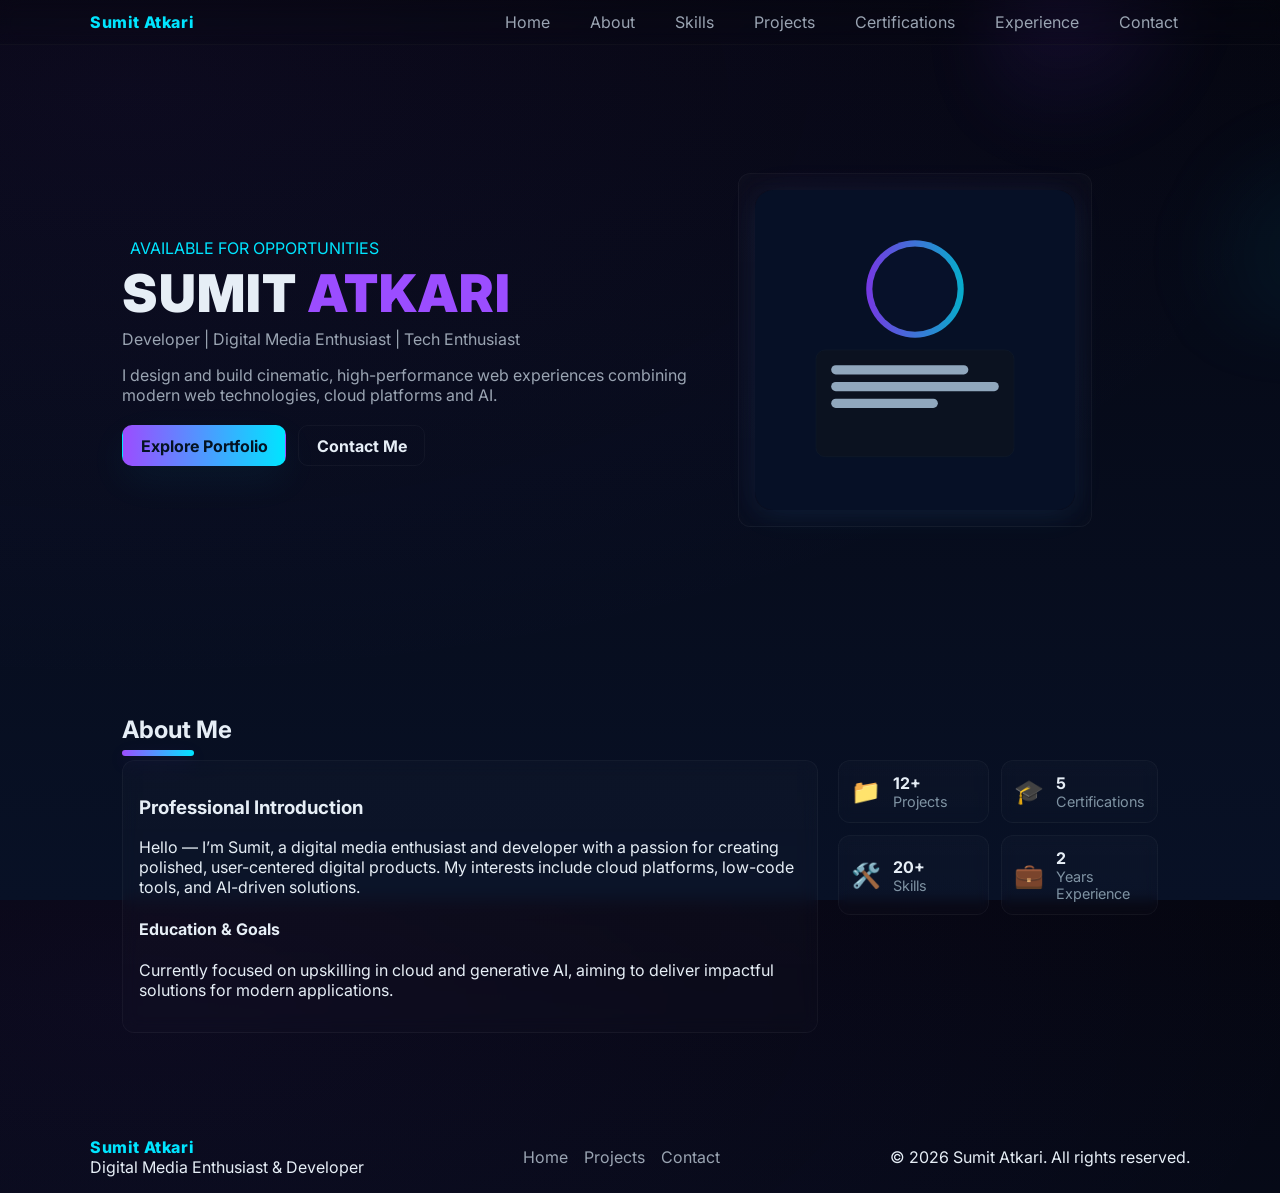
==== index.html @ 8978b8ae "Initial portfolio website" ====
<!doctype html>
<html lang="en">
<head>
  <meta charset="utf-8" />
  <meta name="viewport" content="width=device-width, initial-scale=1" />
  <meta name="description" content="Sumit Atkari — Digital Media Enthusiast, Developer and Tech Enthusiast. Portfolio showcasing projects, skills, certifications and experience." />
  <title>Sumit Atkari — Portfolio</title>
  <link rel="preconnect" href="https://fonts.googleapis.com">
  <link rel="preconnect" href="https://fonts.gstatic.com" crossorigin>
  <link href="https://fonts.googleapis.com/css2?family=Inter:wght@300;400;600;700;800&display=swap" rel="stylesheet">
  <link rel="stylesheet" href="style.css">
</head>
<body>
  <header class="site-header">
    <div class="container header-inner">
      <a class="brand" href="#home">Sumit Atkari</a>
      <nav class="nav" aria-label="Primary">
        <ul class="nav-list" id="navList">
          <li><a href="index.html#home" class="nav-link">Home</a></li>
          <li><a href="about.html" class="nav-link">About</a></li>
          <li><a href="skills.html" class="nav-link">Skills</a></li>
          <li><a href="projects.html" class="nav-link">Projects</a></li>
          <li><a href="certifications.html" class="nav-link">Certifications</a></li>
          <li><a href="experience.html" class="nav-link">Experience</a></li>
          <li><a href="contact.html" class="nav-link">Contact</a></li>
        </ul>
      </nav>
      <button id="navToggle" class="nav-toggle" aria-label="Toggle navigation" aria-expanded="false">☰</button>
    </div>
  </header>
  <div id="loader" class="loader">
    <div class="loader-inner">
      <div class="loader-title">INITIALIZING PORTFOLIO...</div>
      <div class="loader-sub">LOADING SYSTEM...</div>
      <div class="loader-progress"><span></span></div>
      <div class="loader-name">SUMIT ATKARI</div>
    </div>
  </div>

  <div id="bgWrap">
    <canvas id="bgCanvas" aria-hidden="true"></canvas>
    <div id="bgGrid" aria-hidden="true"></div>
  </div>

  <div id="scrollProgress" aria-hidden="true"></div>

  <main>
    <section id="home" class="hero">
      <div class="container hero-grid">
        <div class="hero-content">
          <p class="eyebrow status"><span class="status-dot"></span> AVAILABLE FOR OPPORTUNITIES</p>
          <h1 class="hero-title neon">SUMIT <span class="accent">ATKARI</span></h1>
          <p class="hero-sub neon-sub">Developer | Digital Media Enthusiast | Tech Enthusiast</p>
          <p class="hero-desc">I design and build cinematic, high-performance web experiences combining modern web technologies, cloud platforms and AI.</p>
          <div class="hero-cta">
            <a class="btn btn-primary" href="projects.html">Explore Portfolio</a>
            <a class="btn btn-ghost" href="contact.html">Contact Me</a>
          </div>
        </div>
        <div class="hero-visual" aria-hidden="true">
          <div class="profile-frame card glass">
            <div class="particle-orbit" aria-hidden="true"></div>
            <img src="assets/images/profile.svg" alt="Illustration of Sumit Atkari" class="profile-illustration neon-glow">
          </div>
        </div>
      </div>
    </section>

    <section id="about" class="section about" aria-labelledby="about-heading">
      <div class="container">
        <h2 id="about-heading" class="section-title">About Me</h2>
        <div class="about-grid">
          <div class="about-text card glass">
            <h3>Professional Introduction</h3>
            <p>Hello — I’m Sumit, a digital media enthusiast and developer with a passion for creating polished, user-centered digital products. My interests include cloud platforms, low-code tools, and AI-driven solutions.</p>
            <h4>Education & Goals</h4>
            <p>Currently focused on upskilling in cloud and generative AI, aiming to deliver impactful solutions for modern applications.</p>
          </div>
          <aside class="about-stats">
            <div class="stats-grid">
              <div class="stat card">
                <div class="stat-icon">📁</div>
                <div class="stat-body">
                  <div class="stat-value">12+</div>
                  <div class="stat-label">Projects</div>
                </div>
              </div>
              <div class="stat card">
                <div class="stat-icon">🎓</div>
                <div class="stat-body">
                  <div class="stat-value">5</div>
                  <div class="stat-label">Certifications</div>
                </div>
              </div>
              <div class="stat card">
                <div class="stat-icon">🛠️</div>
                <div class="stat-body">
                  <div class="stat-value">20+</div>
                  <div class="stat-label">Skills</div>
                </div>
              </div>
              <div class="stat card">
                <div class="stat-icon">💼</div>
                <div class="stat-body">
                  <div class="stat-value">2</div>
                  <div class="stat-label">Years Experience</div>
                </div>
              </div>
            </div>
          </aside>
        </div>
      </div>
    </section>
    <!-- Home contains only Hero and About sections; other pages available via nav -->
  </main>

  <footer class="site-footer">
    <div class="container footer-inner">
      <div class="footer-left">
        <div class="brand">Sumit Atkari</div>
        <div class="tagline">Digital Media Enthusiast & Developer</div>
      </div>
      <nav class="footer-nav" aria-label="Footer">
        <a href="#home">Home</a>
        <a href="#projects">Projects</a>
        <a href="#contact">Contact</a>
      </nav>
      <div class="copyright">© <span id="year"></span> Sumit Atkari. All rights reserved.</div>
    </div>
  </footer>

  <script src="script.js"></script>
</body>
</html>
---- style.css ----
:root{
	/* Color system */
	--background: #050610;
	--background-2: #081126;
	--card: rgba(255,255,255,0.03);
	--glass: rgba(255,255,255,0.03);
	--text: #e6eef6;
	--text-secondary: #9aa4b2;
	--primary: #00e5ff; /* cyan */
	--secondary: #9b4dff; /* neon purple */
	--accent: #ff3ca6; /* magenta */
	--muted: #7f93a3;
	--card-border: rgba(255,255,255,0.04);
	--glow: 0 10px 40px rgba(124,58,237,0.12);
}
*{box-sizing:border-box}
html,body{height:100%}
.body-fancy, body{
	margin:0;
	font-family:Inter, system-ui, -apple-system, "Segoe UI", Roboto, 'Helvetica Neue', Arial;
	background: radial-gradient(1200px 600px at 10% 10%, rgba(124,58,237,0.06), transparent), linear-gradient(180deg,var(--background),var(--background-2));
	color:var(--text);
	-webkit-font-smoothing:antialiased;
	-moz-osx-font-smoothing:grayscale;
	scroll-behavior:smooth;
}
.container{max-width:1100px;margin:0 auto;padding:2rem}
.site-header{position:sticky;top:0;backdrop-filter: blur(8px);background:linear-gradient(180deg, rgba(5,6,12,0.3), rgba(5,6,12,0.1));border-bottom:1px solid rgba(255,255,255,0.03);z-index:60}
.header-inner{display:flex;align-items:center;justify-content:space-between;padding:0.75rem 0}
.brand{font-weight:800;color:var(--primary);text-decoration:none;letter-spacing:0.6px}
.nav-list{list-style:none;margin:0;padding:0;display:flex;gap:1rem}
.nav-link{color:var(--text-secondary);text-decoration:none;padding:0.5rem 0.75rem;border-radius:8px;position:relative;overflow:visible}
.nav-link::after{content:'';position:absolute;left:12px;right:12px;bottom:4px;height:2px;border-radius:2px;background:linear-gradient(90deg,var(--secondary),var(--primary));opacity:0;transform:translateY(6px);transition:all 220ms ease}
.nav-link:hover::after{opacity:1;transform:translateY(0)}
.nav-link:hover{color:var(--text);box-shadow:0 6px 30px rgba(0,229,255,0.04)}
.nav-link.active{color:var(--text);}
.nav-toggle{display:none;background:none;border:0;color:var(--text);font-size:1.25rem}

.hero{padding:6rem 0 4rem;position:relative;overflow:visible}
.hero-grid{display:grid;grid-template-columns:1fr 420px;gap:2rem;align-items:center}
.eyebrow{color:var(--primary);margin:0 0 0.25rem;display:flex;align-items:center;gap:0.5rem}
.hero-title{font-size:3.25rem;margin:0 0 0.25rem;font-weight:900;letter-spacing:1px}
.hero-title .accent{color:var(--secondary);}
.hero-sub{color:var(--text-secondary);margin:0 0 1rem}
.hero-desc{margin:0 0 1.25rem;color:var(--text-secondary);max-width:60ch}
.hero-cta{display:flex;gap:0.75rem}
.btn{display:inline-block;padding:0.6rem 1.1rem;border-radius:10px;text-decoration:none;color:var(--text);border:1px solid transparent;font-weight:700}
.btn-primary{background:linear-gradient(90deg,var(--secondary),var(--primary));box-shadow:0 14px 40px rgba(0,229,255,0.06);color:#041323}
.btn-ghost{background:transparent;border:1px solid rgba(255,255,255,0.04);color:var(--text)}
.btn-sm{padding:0.45rem 0.6rem;font-size:0.9rem}
.btn-outline{background:transparent;border:1px solid rgba(255,255,255,0.06)}

.profile-illustration{width:100%;max-width:320px;border-radius:16px;box-shadow:0 18px 60px rgba(0,0,0,0.6);display:block}
.profile-frame{position:relative;padding:8px;border-radius:18px;border:1px solid rgba(255,255,255,0.04);display:inline-block}
.neon-glow{box-shadow:0 8px 30px rgba(0,229,255,0.06), 0 0 34px rgba(155,77,255,0.06)}

/* Floating subtle animation */
.profile-illustration{animation:float 6s ease-in-out infinite}
@keyframes float{0%{transform:translateY(0)}50%{transform:translateY(-6px)}100%{transform:translateY(0)}}

/* Buttons hover */
.btn-primary{transition:transform 220ms ease, box-shadow 220ms ease}
.btn-primary:hover{transform:translateY(-3px);box-shadow:0 14px 34px rgba(7,12,30,0.7)}
.btn-ghost{transition:background 200ms ease, transform 200ms ease}
.btn-ghost:hover{transform:translateY(-2px);background:rgba(255,255,255,0.02)}

/* Card hover lift */
.card{transition:transform 260ms ease, box-shadow 260ms ease}
.card:hover{transform:translateY(-6px);box-shadow:0 18px 40px rgba(2,6,12,0.6)}

/* Accent gradient ribbons for headings */
.section-title{position:relative}
.section-title::after{content:'';position:absolute;left:0;bottom:-12px;width:72px;height:6px;border-radius:6px;background:linear-gradient(90deg,var(--secondary),var(--primary));box-shadow:0 6px 18px rgba(124,58,237,0.12)}

/* Subtle page background shapes */
body::before{content:'';position:fixed;right:-120px;top:-80px;width:420px;height:420px;background:radial-gradient(circle at 20% 20%, rgba(124,58,237,0.12), transparent 30%), radial-gradient(circle at 80% 80%, rgba(6,182,212,0.08), transparent 30%);filter:blur(30px);pointer-events:none;z-index:0}

.section{padding:3.5rem 0}
.section-title{font-size:1.5rem;margin:0 0 1rem}
.card{background:linear-gradient(180deg, rgba(255,255,255,0.02), rgba(255,255,255,0.01));padding:1rem;border-radius:12px;border:1px solid var(--card-border);backdrop-filter: blur(6px)}
.glass{background:linear-gradient(180deg, rgba(255,255,255,0.02), rgba(255,255,255,0.01));backdrop-filter: blur(8px)}

.about-grid{display:grid;grid-template-columns:1fr 320px;gap:1.25rem;align-items:start}
.stats-grid{display:grid;grid-template-columns:1fr 1fr;gap:0.75rem}
.stat{display:flex;gap:0.75rem;align-items:center;padding:0.75rem}
.stat-icon{font-size:1.5rem}
.stat-value{font-weight:700}
.stat-label{color:var(--muted);font-size:0.9rem}

.skills-grid{display:grid;grid-template-columns:repeat(3,1fr);gap:1rem}
.skill-card{padding:1rem;border:1px solid rgba(255,255,255,0.02)}
.skill-bar{height:12px;background:linear-gradient(90deg, rgba(255,255,255,0.03), rgba(255,255,255,0.02));border-radius:8px;overflow:hidden}
.skill-fill{height:100%;width:0;background:linear-gradient(90deg,var(--primary),var(--secondary));box-shadow:0 6px 18px rgba(124,58,237,0.12);transition:width 1200ms cubic-bezier(.2,.9,.2,1)}
.skill-meta{display:flex;justify-content:space-between;align-items:center;margin-top:0.5rem;font-weight:700}
.skill-card{padding:1rem}
.skill-list{margin:0;padding-left:1rem;color:var(--muted)}

.projects-grid{display:grid;grid-template-columns:repeat(3,1fr);gap:1rem}
.project-card{overflow:hidden;transform-style:preserve-3d;transition:transform 280ms ease, box-shadow 280ms ease}
.project-card img{width:100%;border-radius:6px;object-fit:cover;transition:transform 420ms ease}
.project-body{padding:0.75rem}
.project-meta{color:var(--text-secondary);font-size:0.9rem}
.project-actions{display:flex;gap:0.5rem;margin-top:0.5rem}
.project-card:hover{transform:translateY(-8px) rotateX(2deg);box-shadow:0 30px 80px rgba(6,182,212,0.06);}
.project-card:hover img{transform:scale(1.04)}

.cert-grid{display:grid;grid-template-columns:repeat(2,1fr);gap:1rem}
.cert-card{transition:transform 240ms ease, box-shadow 240ms ease}
.cert-card:hover{transform:translateY(-6px);box-shadow:0 20px 60px rgba(155,77,255,0.06)}
.cert-card a{display:inline-block}

.timeline{list-style:none;padding:0;margin:0;display:grid;gap:0.75rem}
.timeline-item{padding:1rem;border-left:2px solid rgba(124,58,237,0.08);position:relative}
.timeline-item::before{content:'';position:absolute;left:-10px;top:18px;width:14px;height:14px;border-radius:50%;background:linear-gradient(90deg,var(--secondary),var(--primary));box-shadow:0 8px 18px rgba(124,58,237,0.12)}
.timeline-date{color:var(--text-secondary);font-size:0.9rem}

.contact-grid{display:grid;grid-template-columns:1fr 320px;gap:1rem}
.contact-form input,.contact-form textarea{width:100%;padding:0.6rem;border-radius:8px;border:1px solid rgba(255,255,255,0.04);background:transparent;color:var(--text);margin-top:0.25rem}
.contact-form input:focus,.contact-form textarea:focus{outline:none;box-shadow:0 0 18px rgba(0,229,255,0.06);border-color:var(--primary)}
.contact-form .btn-primary{width:100%;margin-top:0.75rem}
.contact-form label{display:block;margin-top:0.5rem;color:var(--muted)}
.contact-form input,.contact-form textarea{width:100%;padding:0.6rem;border-radius:8px;border:1px solid rgba(255,255,255,0.04);background:transparent;color:var(--text);margin-top:0.25rem}
.form-message{margin-top:0.5rem;color:var(--accent)}

/* Form validation and success */
.field-error{color:#ff6b9a;font-size:0.9rem;margin-top:0.25rem;min-height:1.1em}
.form-message{margin-top:0.75rem;min-height:1.2em}
.form-message.form-success{color:var(--primary);font-weight:800;letter-spacing:0.6px}
.contact-form input[aria-invalid="true"], .contact-form textarea[aria-invalid="true"]{outline:2px solid rgba(255,59,130,0.12)}

/* Honeypot hidden (keeps field available for bots but hidden visually) */
input[name="bot-field"]{position:absolute;left:-9999px;top:auto;width:1px;height:1px;overflow:hidden}

.footer-inner{display:flex;align-items:center;justify-content:space-between;gap:1rem;padding:1rem 0}
.footer-nav a{color:var(--text-secondary);text-decoration:none;margin-right:0.75rem}

/* Loader */
.loader{position:fixed;inset:0;background:linear-gradient(180deg,rgba(2,2,6,0.95),rgba(2,2,6,0.92));display:flex;align-items:center;justify-content:center;z-index:9999}
.loader-inner{text-align:center;color:var(--text)}
.loader-progress{width:280px;height:8px;border-radius:8px;background:rgba(255,255,255,0.03);overflow:hidden;margin:16px auto}
.loader-progress span{display:block;height:100%;width:0;background:linear-gradient(90deg,var(--secondary),var(--primary));transition:width 900ms ease}
.loader-title{font-weight:800;letter-spacing:2px;margin-bottom:6px}
.loader-name{margin-top:8px;font-weight:800;color:var(--primary)}

/* Background canvas */
#bgWrap{position:fixed;inset:0;pointer-events:none;z-index:0}
#bgCanvas{position:absolute;inset:0;width:100%;height:100%;display:block}
#bgGrid{position:absolute;inset:0;background-image:linear-gradient(rgba(255,255,255,0.01) 1px, transparent 1px), linear-gradient(90deg, rgba(255,255,255,0.01) 1px, transparent 1px);background-size:120px 120px,120px 120px;opacity:0.04}

/* Custom cursor */
.cursor, .cursor-follower{position:fixed;pointer-events:none;z-index:9998;mix-blend-mode:screen}
.cursor{width:10px;height:10px;border-radius:50%;background:linear-gradient(90deg,var(--primary),var(--secondary));box-shadow:0 0 14px rgba(0,229,255,0.6)}
.cursor-follower{width:64px;height:64px;border-radius:50%;background:radial-gradient(circle, rgba(0,229,255,0.06), transparent 40%);transform:translate(-50%,-50%)}

/* Scroll progress */
#scrollProgress{position:fixed;top:0;left:0;height:3px;background:linear-gradient(90deg,var(--primary),var(--secondary));width:0;z-index:9999}

/* Easter egg active */
.easter body::after{content:''}

@media (max-width:1000px){
	.hero-grid{grid-template-columns:1fr 300px}
	.skills-grid{grid-template-columns:repeat(2,1fr)}
	.projects-grid{grid-template-columns:repeat(2,1fr)}
}
@media (max-width:768px){
	.container{padding:1rem}
	.nav-list{display:none}
	.nav-toggle{display:inline-block}
	.hero-grid{grid-template-columns:1fr;gap:1rem}
	.about-grid{grid-template-columns:1fr}
	.contact-grid{grid-template-columns:1fr}
	.skills-grid{grid-template-columns:1fr}
	.projects-grid{grid-template-columns:1fr}
}

/* Responsive tweaks for hero */
@media (max-width:520px){
	.hero-title{font-size:2rem}
}

.nav-open .nav-list{display:flex;position:absolute;left:0;right:0;top:64px;background:linear-gradient(180deg, rgba(12,16,30,0.95), rgba(12,16,30,0.98));padding:1rem;flex-direction:column}

.nav-link.active{background:linear-gradient(90deg, rgba(124,58,237,0.12), rgba(6,182,212,0.06));}
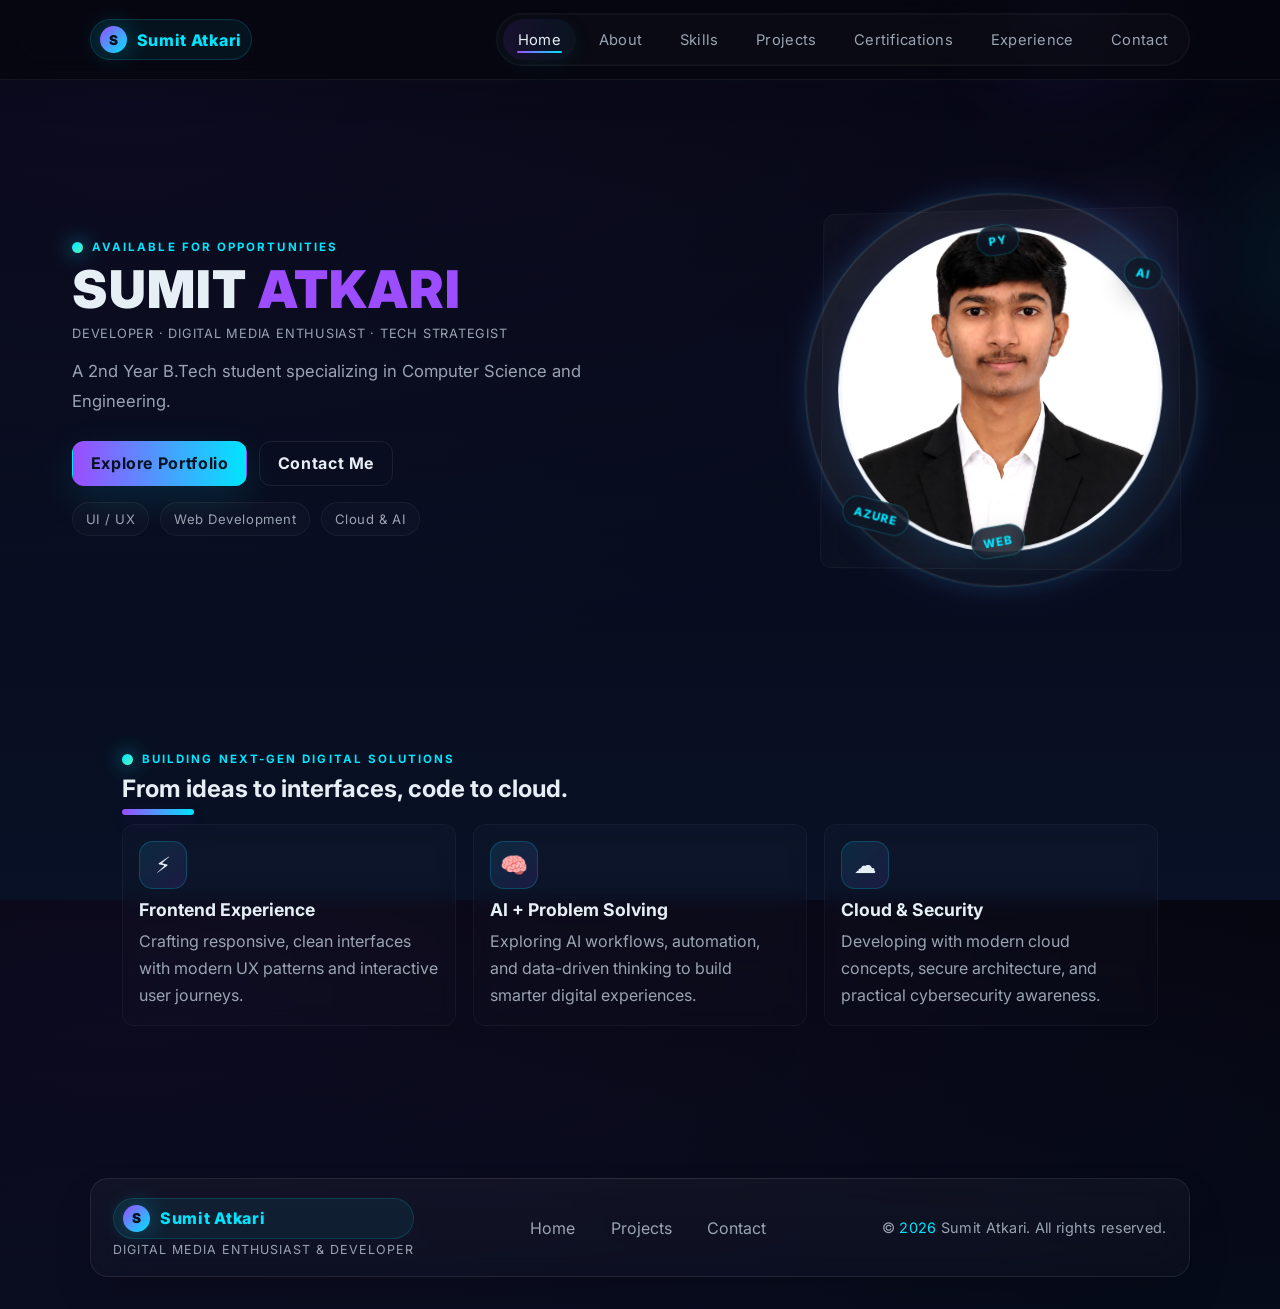
==== commit 4bde82b1: "chore: site updates — hero, about, projects, certificates, Netlify prep" ====
--- a/index.html
+++ b/index.html
@@ -16,7 +16,7 @@
       <a class="brand" href="#home">Sumit Atkari</a>
       <nav class="nav" aria-label="Primary">
         <ul class="nav-list" id="navList">
-          <li><a href="index.html#home" class="nav-link">Home</a></li>
+          <li><a href="index.html#home" class="nav-link active">Home</a></li>
           <li><a href="about.html" class="nav-link">About</a></li>
           <li><a href="skills.html" class="nav-link">Skills</a></li>
           <li><a href="projects.html" class="nav-link">Projects</a></li>
@@ -50,68 +50,61 @@
         <div class="hero-content">
           <p class="eyebrow status"><span class="status-dot"></span> AVAILABLE FOR OPPORTUNITIES</p>
           <h1 class="hero-title neon">SUMIT <span class="accent">ATKARI</span></h1>
-          <p class="hero-sub neon-sub">Developer | Digital Media Enthusiast | Tech Enthusiast</p>
-          <p class="hero-desc">I design and build cinematic, high-performance web experiences combining modern web technologies, cloud platforms and AI.</p>
+          <p class="hero-sub neon-sub">Developer · Digital Media Enthusiast · Tech Strategist</p>
+          <p class="hero-desc">A 2nd Year B.Tech student specializing in Computer Science and Engineering.</p>
           <div class="hero-cta">
             <a class="btn btn-primary" href="projects.html">Explore Portfolio</a>
             <a class="btn btn-ghost" href="contact.html">Contact Me</a>
           </div>
+          <div class="hero-highlights" aria-label="Core expertise">
+            <span>UI / UX</span>
+            <span>Web Development</span>
+            <span>Cloud &amp; AI</span>
+          </div>
         </div>
-        <div class="hero-visual" aria-hidden="true">
+        <div class="hero-visual">
           <div class="profile-frame card glass">
+            <div class="tech-orbit" aria-hidden="true">
+              <span class="tech-badge">PY</span>
+              <span class="tech-badge">AI</span>
+              <span class="tech-badge">AZURE</span>
+              <span class="tech-badge">WEB</span>
+            </div>
             <div class="particle-orbit" aria-hidden="true"></div>
-            <img src="assets/images/profile.svg" alt="Illustration of Sumit Atkari" class="profile-illustration neon-glow">
+            <img src="assets/images/fa99266f-51df-4b13-a971-f67aae73ef15.jpg" alt="Portrait of Sumit Atkari" class="profile-illustration neon-glow">
           </div>
         </div>
       </div>
     </section>
 
-    <section id="about" class="section about" aria-labelledby="about-heading">
+    <section class="section feature-showcase">
       <div class="container">
-        <h2 id="about-heading" class="section-title">About Me</h2>
-        <div class="about-grid">
-          <div class="about-text card glass">
-            <h3>Professional Introduction</h3>
-            <p>Hello — I’m Sumit, a digital media enthusiast and developer with a passion for creating polished, user-centered digital products. My interests include cloud platforms, low-code tools, and AI-driven solutions.</p>
-            <h4>Education & Goals</h4>
-            <p>Currently focused on upskilling in cloud and generative AI, aiming to deliver impactful solutions for modern applications.</p>
-          </div>
-          <aside class="about-stats">
-            <div class="stats-grid">
-              <div class="stat card">
-                <div class="stat-icon">📁</div>
-                <div class="stat-body">
-                  <div class="stat-value">12+</div>
-                  <div class="stat-label">Projects</div>
-                </div>
-              </div>
-              <div class="stat card">
-                <div class="stat-icon">🎓</div>
-                <div class="stat-body">
-                  <div class="stat-value">5</div>
-                  <div class="stat-label">Certifications</div>
-                </div>
-              </div>
-              <div class="stat card">
-                <div class="stat-icon">🛠️</div>
-                <div class="stat-body">
-                  <div class="stat-value">20+</div>
-                  <div class="stat-label">Skills</div>
-                </div>
-              </div>
-              <div class="stat card">
-                <div class="stat-icon">💼</div>
-                <div class="stat-body">
-                  <div class="stat-value">2</div>
-                  <div class="stat-label">Years Experience</div>
-                </div>
-              </div>
-            </div>
-          </aside>
+        <div class="section-heading">
+          <p class="eyebrow status"><span class="status-dot"></span> BUILDING NEXT-GEN DIGITAL SOLUTIONS</p>
+          <h2 class="section-title">From ideas to interfaces, code to cloud.</h2>
+        </div>
+
+        <div class="feature-grid">
+          <article class="feature-card card glass">
+            <div class="feature-icon">⚡</div>
+            <h3>Frontend Experience</h3>
+            <p>Crafting responsive, clean interfaces with modern UX patterns and interactive user journeys.</p>
+          </article>
+
+          <article class="feature-card card glass">
+            <div class="feature-icon">🧠</div>
+            <h3>AI + Problem Solving</h3>
+            <p>Exploring AI workflows, automation, and data-driven thinking to build smarter digital experiences.</p>
+          </article>
+
+          <article class="feature-card card glass">
+            <div class="feature-icon">☁️</div>
+            <h3>Cloud & Security</h3>
+            <p>Developing with modern cloud concepts, secure architecture, and practical cybersecurity awareness.</p>
+          </article>
         </div>
       </div>
     </section>
-    <!-- Home contains only Hero and About sections; other pages available via nav -->
   </main>
 
   <footer class="site-footer">
@@ -121,9 +114,9 @@
         <div class="tagline">Digital Media Enthusiast & Developer</div>
       </div>
       <nav class="footer-nav" aria-label="Footer">
-        <a href="#home">Home</a>
-        <a href="#projects">Projects</a>
-        <a href="#contact">Contact</a>
+        <a href="index.html">Home</a>
+        <a href="projects.html">Projects</a>
+        <a href="contact.html">Contact</a>
       </nav>
       <div class="copyright">© <span id="year"></span> Sumit Atkari. All rights reserved.</div>
     </div>
--- a/style.css
+++ b/style.css
@@ -25,38 +25,68 @@
 	scroll-behavior:smooth;
 }
 .container{max-width:1100px;margin:0 auto;padding:2rem}
-.site-header{position:sticky;top:0;backdrop-filter: blur(8px);background:linear-gradient(180deg, rgba(5,6,12,0.3), rgba(5,6,12,0.1));border-bottom:1px solid rgba(255,255,255,0.03);z-index:60}
-.header-inner{display:flex;align-items:center;justify-content:space-between;padding:0.75rem 0}
-.brand{font-weight:800;color:var(--primary);text-decoration:none;letter-spacing:0.6px}
-.nav-list{list-style:none;margin:0;padding:0;display:flex;gap:1rem}
-.nav-link{color:var(--text-secondary);text-decoration:none;padding:0.5rem 0.75rem;border-radius:8px;position:relative;overflow:visible}
-.nav-link::after{content:'';position:absolute;left:12px;right:12px;bottom:4px;height:2px;border-radius:2px;background:linear-gradient(90deg,var(--secondary),var(--primary));opacity:0;transform:translateY(6px);transition:all 220ms ease}
-.nav-link:hover::after{opacity:1;transform:translateY(0)}
-.nav-link:hover{color:var(--text);box-shadow:0 6px 30px rgba(0,229,255,0.04)}
-.nav-link.active{color:var(--text);}
+.site-header{position:sticky;top:0;backdrop-filter: blur(18px);background:rgba(5,6,12,0.68);border-bottom:1px solid rgba(255,255,255,0.06);box-shadow:0 10px 30px rgba(6,10,24,0.28);z-index:60}
+.header-inner{display:flex;align-items:center;justify-content:space-between;padding:0.8rem 0;gap:1rem}
+.brand{font-weight:800;color:var(--primary);text-decoration:none;letter-spacing:0.7px;display:inline-flex;align-items:center;gap:0.6rem;position:relative;padding:0.35rem 0.55rem;border-radius:999px;background:rgba(0,229,255,0.06);border:1px solid rgba(0,229,255,0.16)}
+.brand::before{content:'S';display:grid;place-items:center;width:1.7rem;height:1.7rem;border-radius:50%;background:linear-gradient(135deg,var(--secondary),var(--primary));color:#07111d;font-weight:900;font-size:0.85rem;box-shadow:0 0 24px rgba(0,229,255,0.3)}
+.nav-list{list-style:none;margin:0;padding:0;display:flex;align-items:center;justify-content:center;gap:0.45rem;background:rgba(255,255,255,0.02);padding:0.35rem;border:1px solid rgba(255,255,255,0.04);border-radius:999px;box-shadow:inset 0 0 0 1px rgba(255,255,255,0.02);flex-wrap:nowrap;white-space:nowrap}
+.nav-list li{flex-shrink:0}
+.nav-link{color:var(--text-secondary);text-decoration:none;padding:0.7rem 0.95rem;border-radius:999px;position:relative;overflow:visible;letter-spacing:0.02em;font-size:0.92rem;transition:all 220ms ease;flex-shrink:0;display:inline-flex;align-items:center;justify-content:center}
+.nav-link::after{content:'';position:absolute;left:14px;right:14px;bottom:7px;height:2px;border-radius:2px;background:linear-gradient(90deg,var(--secondary),var(--primary));opacity:0;transform:translateY(6px);transition:all 220ms ease}
+.nav-link:hover::after,.nav-link.active::after{opacity:1;transform:translateY(0)}
+.nav-link:hover,.nav-link.active{color:var(--text);background:rgba(255,255,255,0.03);box-shadow:0 6px 24px rgba(0,229,255,0.05)}
 .nav-toggle{display:none;background:none;border:0;color:var(--text);font-size:1.25rem}
 
 .hero{padding:6rem 0 4rem;position:relative;overflow:visible}
-.hero-grid{display:grid;grid-template-columns:1fr 420px;gap:2rem;align-items:center}
-.eyebrow{color:var(--primary);margin:0 0 0.25rem;display:flex;align-items:center;gap:0.5rem}
-.hero-title{font-size:3.25rem;margin:0 0 0.25rem;font-weight:900;letter-spacing:1px}
+.hero-grid{display:grid;grid-template-columns:minmax(0,1fr) 420px;gap:2rem;align-items:center;max-width:1200px;margin:0 auto}
+.eyebrow{color:var(--primary);margin:0 0 0.5rem;display:flex;align-items:center;gap:0.55rem;letter-spacing:0.18em;text-transform:uppercase;font-size:0.72rem;font-weight:700}
+.status-dot{width:0.7rem;height:0.7rem;border-radius:50%;background:linear-gradient(135deg,var(--primary),#5af3bf);box-shadow:0 0 20px rgba(0,229,255,0.8);display:inline-block}
+.hero-title{font-size:3.25rem;margin:0 0 0.5rem;font-weight:900;letter-spacing:1px;line-height:1.08}
 .hero-title .accent{color:var(--secondary);}
-.hero-sub{color:var(--text-secondary);margin:0 0 1rem}
-.hero-desc{margin:0 0 1.25rem;color:var(--text-secondary);max-width:60ch}
-.hero-cta{display:flex;gap:0.75rem}
-.btn{display:inline-block;padding:0.6rem 1.1rem;border-radius:10px;text-decoration:none;color:var(--text);border:1px solid transparent;font-weight:700}
-.btn-primary{background:linear-gradient(90deg,var(--secondary),var(--primary));box-shadow:0 14px 40px rgba(0,229,255,0.06);color:#041323}
-.btn-ghost{background:transparent;border:1px solid rgba(255,255,255,0.04);color:var(--text)}
+.hero-sub{color:var(--text-secondary);margin:0 0 1rem;letter-spacing:0.06em;text-transform:uppercase;font-size:0.8rem}
+.hero-desc{margin:0 0 1.5rem;color:var(--text-secondary);max-width:60ch;font-size:1.04rem;line-height:1.8}
+.hero-cta{display:flex;gap:0.75rem;flex-wrap:wrap;margin-bottom:1rem}
+.hero-highlights{display:flex;flex-wrap:wrap;gap:0.7rem}
+.hero-highlights span{padding:0.52rem 0.8rem;border-radius:999px;background:rgba(255,255,255,0.02);border:1px solid rgba(255,255,255,0.05);color:var(--text-secondary);font-size:0.82rem;letter-spacing:0.04em}
+.btn{display:inline-block;padding:0.7rem 1.1rem;border-radius:12px;text-decoration:none;color:var(--text);border:1px solid transparent;font-weight:700;letter-spacing:0.04em}
+.btn-primary{background:linear-gradient(90deg,var(--secondary),var(--primary));box-shadow:0 14px 40px rgba(0,229,255,0.12);color:#041323}
+.btn-ghost{background:transparent;border:1px solid rgba(255,255,255,0.08);color:var(--text)}
 .btn-sm{padding:0.45rem 0.6rem;font-size:0.9rem}
 .btn-outline{background:transparent;border:1px solid rgba(255,255,255,0.06)}
 
-.profile-illustration{width:100%;max-width:320px;border-radius:16px;box-shadow:0 18px 60px rgba(0,0,0,0.6);display:block}
-.profile-frame{position:relative;padding:8px;border-radius:18px;border:1px solid rgba(255,255,255,0.04);display:inline-block}
-.neon-glow{box-shadow:0 8px 30px rgba(0,229,255,0.06), 0 0 34px rgba(155,77,255,0.06)}
-
-/* Floating subtle animation */
-.profile-illustration{animation:float 6s ease-in-out infinite}
-@keyframes float{0%{transform:translateY(0)}50%{transform:translateY(-6px)}100%{transform:translateY(0)}}
+.hero-visual{display:flex;justify-content:center;align-items:center;width:100%;perspective:1200px;position:relative}
+.profile-frame{position:relative;isolation:isolate;padding:0;border-radius:50%;width:min(100%, 360px);aspect-ratio:1/1;display:flex;align-items:center;justify-content:center;overflow:visible;transform:rotateX(4deg) rotateY(-6deg);animation:frameFloat 7s ease-in-out infinite;background:transparent;border:none;box-shadow:none}
+.profile-frame::before{content:'';position:absolute;inset:-18px;border-radius:50%;border:1px solid rgba(255,255,255,0.12);background:linear-gradient(135deg, rgba(255,255,255,0.06), rgba(255,255,255,0.015));backdrop-filter:blur(10px);-webkit-backdrop-filter:blur(10px);box-shadow:inset 0 0 0 1px rgba(255,255,255,0.03),0 0 0 1px rgba(0,229,255,0.08),0 0 26px rgba(0,229,255,0.12),0 0 38px rgba(155,77,255,0.1);animation:haloPulse 6s ease-in-out infinite;z-index:0}
+.profile-frame::after{content:'';position:absolute;right:-14%;top:-14%;width:210px;height:210px;border-radius:50%;background:radial-gradient(circle, rgba(0,229,255,0.18), rgba(155,77,255,0.08) 28%, transparent 64%);filter:blur(24px);pointer-events:none;animation:orbDrift 8s ease-in-out infinite;z-index:0}
+.particle-orbit{position:absolute;inset:10%;border-radius:50%;border:1px solid rgba(255,255,255,0.05);background:radial-gradient(circle, rgba(0,229,255,0.04), transparent 58%);box-shadow:inset 0 0 30px rgba(0,229,255,0.03);z-index:0}
+.particle-orbit::before,.particle-orbit::after{content:'';position:absolute;inset:8% 8%;border-radius:50%;border:1px solid rgba(255,255,255,0.04);background:linear-gradient(90deg, transparent, rgba(0,229,255,0.12), transparent);}
+.particle-orbit::after{inset:16% 16%;border-color:rgba(155,77,255,0.08)}
+.profile-illustration{position:relative;z-index:1;width:100%;height:100%;object-fit:cover;object-position:center center;border-radius:50%;border:4px solid rgba(255,255,255,0.06);box-shadow:inset 0 0 0 1px rgba(0,229,255,0.14),0 18px 60px rgba(0,0,0,0.7),0 0 0 1px rgba(255,255,255,0.02);display:block;background:linear-gradient(180deg,#ebedf0,#dfe3ea);filter:saturate(1.08) contrast(1.1) brightness(1.02);animation:photoFloat 6s ease-in-out infinite}
+.neon-glow{box-shadow:0 10px 30px rgba(0,229,255,0.08), 0 0 30px rgba(155,77,255,0.08)}
+
+.tech-orbit{position:absolute;inset:0;pointer-events:none;z-index:2}
+.tech-badge{position:absolute;display:inline-flex;align-items:center;justify-content:center;padding:0.48rem 0.7rem;border-radius:999px;background:rgba(10,18,32,0.82);border:1px solid rgba(0,229,255,0.22);color:var(--primary);font-size:0.72rem;font-weight:800;letter-spacing:0.08em;text-transform:uppercase;box-shadow:0 10px 24px rgba(0,0,0,0.22);backdrop-filter:blur(8px)}
+.tech-badge:nth-child(1){top:4%;left:50%;transform:translateX(-50%) rotate(-8deg)}
+.tech-badge:nth-child(2){top:14%;right:4%;transform:rotate(12deg)}
+.tech-badge:nth-child(3){bottom:10%;left:6%;transform:rotate(14deg)}
+.tech-badge:nth-child(4){bottom:3%;right:50%;transform:translateX(50%) rotate(-10deg)}
+
+.feature-showcase{padding-top:0.5rem}
+.section-heading{margin-bottom:1.3rem}
+.feature-grid{display:grid;grid-template-columns:repeat(3, minmax(0,1fr));gap:1.1rem}
+.feature-card{padding:1.1rem;min-height:180px}
+.feature-card h3{margin:0.6rem 0 0.5rem;font-size:1.1rem}
+.feature-card p{margin:0;color:var(--text-secondary);line-height:1.7}
+.feature-icon{width:3rem;height:3rem;display:grid;place-items:center;border-radius:14px;background:linear-gradient(135deg, rgba(0,229,255,0.1), rgba(155,77,255,0.12));border:1px solid rgba(0,229,255,0.2);font-size:1.4rem}
+
+@media (max-width:1000px){
+  .feature-grid{grid-template-columns:1fr}
+}
+
+@keyframes photoFloat{0%{transform:translateY(0) scale(1)}50%{transform:translateY(-8px) scale(1.015)}100%{transform:translateY(0) scale(1)}}
+@keyframes frameFloat{0%,100%{transform:translateY(0) rotateX(4deg) rotateY(-6deg)}50%{transform:translateY(-10px) rotateX(2deg) rotateY(-3deg)}}
+@keyframes haloPulse{0%,100%{transform:scale(0.98);box-shadow:inset 0 0 0 1px rgba(255,255,255,0.04),0 0 0 1px rgba(0,229,255,0.08),0 0 18px rgba(0,229,255,0.08)}50%{transform:scale(1.03);box-shadow:inset 0 0 0 1px rgba(255,255,255,0.06),0 0 0 1px rgba(0,229,255,0.12),0 0 32px rgba(155,77,255,0.12)}}
+@keyframes orbDrift{0%,100%{transform:translate3d(0,0,0) scale(1)}50%{transform:translate3d(-8px,12px,0) scale(1.08)}}
 
 /* Buttons hover */
 .btn-primary{transition:transform 220ms ease, box-shadow 220ms ease}
@@ -81,46 +111,135 @@
 .glass{background:linear-gradient(180deg, rgba(255,255,255,0.02), rgba(255,255,255,0.01));backdrop-filter: blur(8px)}
 
 .about-grid{display:grid;grid-template-columns:1fr 320px;gap:1.25rem;align-items:start}
-.stats-grid{display:grid;grid-template-columns:1fr 1fr;gap:0.75rem}
-.stat{display:flex;gap:0.75rem;align-items:center;padding:0.75rem}
+.about-hero{padding-top:4rem}
+.about-shell{display:grid;grid-template-columns:1.5fr 0.9fr;gap:1.2rem;align-items:stretch;margin-bottom:1.5rem}
+.about-panel,.about-spotlight,.story-card,.stat{position:relative;overflow:hidden}
+.about-panel,.about-spotlight,.story-card{padding:1.4rem 1.3rem;border-radius:20px;border:1px solid rgba(255,255,255,0.07);box-shadow:0 18px 42px rgba(2,6,12,0.26)}
+.about-panel::before,.about-spotlight::before,.story-card::before,.stat::before{content:'';position:absolute;inset:0 auto auto 0;width:100%;height:3px;background:linear-gradient(90deg,var(--secondary),var(--primary),var(--accent));opacity:0.9}
+.about-panel h1{margin:0 0 0.75rem;max-width:16ch}
+.about-panel p{color:var(--text-secondary);line-height:1.8;margin:0 0 0.9rem}
+.about-tags{display:flex;flex-wrap:wrap;gap:0.6rem;margin-top:1rem}
+.about-tags span{padding:0.52rem 0.8rem;border-radius:999px;background:rgba(255,255,255,0.02);border:1px solid rgba(255,255,255,0.05);color:var(--primary);font-size:0.72rem;font-weight:700;letter-spacing:0.08em;text-transform:uppercase}
+.spotlight-header{display:flex;align-items:center;justify-content:space-between;gap:0.8rem;margin-bottom:1rem}
+.spotlight-label{color:var(--primary);font-size:0.76rem;letter-spacing:0.12em;text-transform:uppercase;font-weight:800}
+.spotlight-pill{padding:0.38rem 0.6rem;border-radius:999px;background:rgba(0,229,255,0.1);border:1px solid rgba(0,229,255,0.2);color:var(--text);font-size:0.7rem;letter-spacing:0.04em}
+.info-list{display:grid;gap:0.8rem}
+.info-list div{display:flex;justify-content:space-between;gap:0.8rem;padding:0.7rem 0.8rem;border-radius:12px;background:rgba(255,255,255,0.02);border:1px solid rgba(255,255,255,0.04)}
+.info-list strong{display:block;color:var(--text);font-size:0.8rem;letter-spacing:0.08em;text-transform:uppercase}
+.info-list span{color:var(--text-secondary);font-size:0.92rem;text-align:right}
+.about-bottom-grid{display:grid;grid-template-columns:repeat(2, minmax(0,1fr));gap:1rem;margin-bottom:1.25rem}
+.story-card h3{margin:0 0 0.5rem;font-size:1.15rem}
+.story-card p{margin:0;color:var(--text-secondary);line-height:1.8}
+.stats-grid{display:grid;grid-template-columns:repeat(4, minmax(0,1fr));gap:0.75rem}
+.stat{display:flex;gap:0.75rem;align-items:center;padding:0.9rem 0.8rem;border-radius:18px;border:1px solid rgba(255,255,255,0.06);background:linear-gradient(180deg, rgba(255,255,255,0.02), rgba(255,255,255,0.01));box-shadow:0 14px 28px rgba(2,6,12,0.18)}
 .stat-icon{font-size:1.5rem}
+.stat-body{display:flex;flex-direction:column;gap:0.15rem}
 .stat-value{font-weight:700}
 .stat-label{color:var(--muted);font-size:0.9rem}
 
-.skills-grid{display:grid;grid-template-columns:repeat(3,1fr);gap:1rem}
-.skill-card{padding:1rem;border:1px solid rgba(255,255,255,0.02)}
-.skill-bar{height:12px;background:linear-gradient(90deg, rgba(255,255,255,0.03), rgba(255,255,255,0.02));border-radius:8px;overflow:hidden}
-.skill-fill{height:100%;width:0;background:linear-gradient(90deg,var(--primary),var(--secondary));box-shadow:0 6px 18px rgba(124,58,237,0.12);transition:width 1200ms cubic-bezier(.2,.9,.2,1)}
-.skill-meta{display:flex;justify-content:space-between;align-items:center;margin-top:0.5rem;font-weight:700}
-.skill-card{padding:1rem}
-.skill-list{margin:0;padding-left:1rem;color:var(--muted)}
+@media (max-width:900px){
+	.about-shell,.about-bottom-grid,.stats-grid{grid-template-columns:1fr}
+}
+
+.skills-grid{display:grid;grid-template-columns:repeat(3,1fr);gap:1.2rem}
+.skill-card{
+    position:relative;display:flex;flex-direction:column;gap:0.9rem;
+    padding:1.2rem 1.1rem 1rem;border:1px solid rgba(255,255,255,0.06);
+    border-radius:18px;background:linear-gradient(180deg, rgba(14,22,34,0.96), rgba(10,16,30,0.92));
+    box-shadow:0 18px 45px rgba(2,6,12,0.34);overflow:hidden;
+    transition:transform 240ms ease, box-shadow 240ms ease, border-color 240ms ease
+}
+.skill-card::before{content:'';position:absolute;inset:0 auto auto 0;width:100%;height:4px;background:linear-gradient(90deg,var(--secondary),var(--primary),var(--accent));opacity:0.9}
+.skill-card:hover{transform:translateY(-8px);box-shadow:0 26px 60px rgba(122,90,255,0.18);border-color:rgba(0,229,255,0.2)}
+.skill-card h3{margin:0;font-size:1.06rem;letter-spacing:0.02em}
+.skill-card .muted{margin:0;color:var(--text-secondary);line-height:1.6}
+.skill-bar{height:12px;background:linear-gradient(90deg, rgba(255,255,255,0.03), rgba(255,255,255,0.02));border-radius:999px;overflow:hidden;border:1px solid rgba(255,255,255,0.04)}
+.skill-fill{height:100%;width:0;background:linear-gradient(90deg,var(--primary),var(--secondary),var(--accent));box-shadow:0 6px 18px rgba(124,58,237,0.2);transition:width 1200ms cubic-bezier(.2,.9,.2,1)}
+.skill-meta{display:flex;justify-content:space-between;align-items:center;margin-top:0.2rem;font-weight:700;font-size:0.82rem;letter-spacing:0.04em;color:var(--text)}
+.skill-list{list-style:none;margin:0;padding:0;display:grid;gap:0.45rem}
+.skill-list li{position:relative;padding-left:1rem;color:var(--text-secondary);line-height:1.55;font-size:0.92rem}
+.skill-list li::before{content:'•';position:absolute;left:0;color:var(--primary);font-size:1.1rem;line-height:1.4}
 
 .projects-grid{display:grid;grid-template-columns:repeat(3,1fr);gap:1rem}
+.project-feature{display:grid;grid-template-columns:1.25fr 1fr;gap:0;overflow:hidden;border:1px solid rgba(255,255,255,0.06);background:linear-gradient(180deg, rgba(14,22,34,0.96), rgba(10,16,30,0.92));box-shadow:0 28px 70px rgba(0,0,0,0.22);}
+.project-feature-media{min-height:360px;background:linear-gradient(135deg, rgba(0,229,255,0.06), rgba(155,77,255,0.06));}
+.project-feature-media img{display:block;width:100%;height:100%;object-fit:cover;filter:saturate(1.04) contrast(1.08)}
+.project-feature-body{padding:2rem 1.5rem;display:flex;flex-direction:column;justify-content:center}
+.project-kicker{display:inline-block;width:max-content;padding:0.42rem 0.7rem;border-radius:999px;background:rgba(0,229,255,0.12);border:1px solid rgba(0,229,255,0.18);color:var(--primary);font-size:0.7rem;font-weight:800;letter-spacing:0.08em;text-transform:uppercase;margin-bottom:0.95rem}
+.project-body{padding:0.75rem}
+.project-meta{color:var(--text-secondary);font-size:0.9rem}
+.project-actions{display:flex;gap:0.5rem;margin-top:0.9rem;flex-wrap:wrap}
 .project-card{overflow:hidden;transform-style:preserve-3d;transition:transform 280ms ease, box-shadow 280ms ease}
 .project-card img{width:100%;border-radius:6px;object-fit:cover;transition:transform 420ms ease}
-.project-body{padding:0.75rem}
-.project-meta{color:var(--text-secondary);font-size:0.9rem}
-.project-actions{display:flex;gap:0.5rem;margin-top:0.5rem}
 .project-card:hover{transform:translateY(-8px) rotateX(2deg);box-shadow:0 30px 80px rgba(6,182,212,0.06);}
 .project-card:hover img{transform:scale(1.04)}
 
-.cert-grid{display:grid;grid-template-columns:repeat(2,1fr);gap:1rem}
-.cert-card{transition:transform 240ms ease, box-shadow 240ms ease}
-.cert-card:hover{transform:translateY(-6px);box-shadow:0 20px 60px rgba(155,77,255,0.06)}
-.cert-card a{display:inline-block}
+@media (max-width:820px){
+	.project-feature{grid-template-columns:1fr}
+	.project-feature-media{min-height:260px}
+	.project-feature-body{padding:1.3rem 1rem 1.4rem}
+}
+
+.cert-grid{display:grid;grid-template-columns:repeat(2,1fr);gap:1.2rem}
+.cert-card{
+    position:relative;display:flex;flex-direction:column;gap:0.85rem;
+    padding:1.1rem 1.1rem 1rem;border:1px solid rgba(255,255,255,0.06);
+    border-radius:18px;background:linear-gradient(180deg, rgba(14,22,34,0.96), rgba(10,16,30,0.92));
+    overflow:hidden;box-shadow:0 18px 45px rgba(2,6,12,0.38);
+    transition:transform 240ms ease, box-shadow 240ms ease, border-color 240ms ease}
+.cert-card::before{content:'';position:absolute;inset:0 auto auto 0;width:100%;height:4px;background:linear-gradient(90deg,var(--secondary),var(--primary),var(--accent));opacity:0.9}
+.cert-card:hover{transform:translateY(-8px);box-shadow:0 26px 60px rgba(122,90,255,0.18);border-color:rgba(0,229,255,0.2)}
+.cert-card h3{margin:0.2rem 0 0.1rem;font-size:1.05rem;line-height:1.45;color:var(--text)}
+.cert-card a{display:inline-block;margin-top:auto}
+.cert-card-head{display:flex;align-items:center;justify-content:space-between;gap:0.7rem;margin-bottom:0.1rem}
+.cert-badge{display:inline-flex;align-items:center;padding:0.35rem 0.65rem;border-radius:999px;background:rgba(0,229,255,0.12);border:1px solid rgba(0,229,255,0.2);color:var(--primary);font-size:0.71rem;font-weight:800;letter-spacing:0.06em;text-transform:uppercase}
+.cert-year{color:var(--text-secondary);font-size:0.8rem;font-weight:700}
+.cert-meta{margin:0;color:var(--muted);font-size:0.82rem;line-height:1.5}
+.cert-desc{margin:0;color:var(--text-secondary);line-height:1.65;font-size:0.92rem}
+.cert-view{background:linear-gradient(90deg, rgba(0,229,255,0.12), rgba(155,77,255,0.16));border:1px solid rgba(0,229,255,0.2);color:var(--text);box-shadow:inset 0 1px 0 rgba(255,255,255,0.04)}
+.cert-view:hover{background:linear-gradient(90deg, rgba(0,229,255,0.2), rgba(155,77,255,0.2));}
 
 .timeline{list-style:none;padding:0;margin:0;display:grid;gap:0.75rem}
 .timeline-item{padding:1rem;border-left:2px solid rgba(124,58,237,0.08);position:relative}
 .timeline-item::before{content:'';position:absolute;left:-10px;top:18px;width:14px;height:14px;border-radius:50%;background:linear-gradient(90deg,var(--secondary),var(--primary));box-shadow:0 8px 18px rgba(124,58,237,0.12)}
 .timeline-date{color:var(--text-secondary);font-size:0.9rem}
 
-.contact-grid{display:grid;grid-template-columns:1fr 320px;gap:1rem}
-.contact-form input,.contact-form textarea{width:100%;padding:0.6rem;border-radius:8px;border:1px solid rgba(255,255,255,0.04);background:transparent;color:var(--text);margin-top:0.25rem}
-.contact-form input:focus,.contact-form textarea:focus{outline:none;box-shadow:0 0 18px rgba(0,229,255,0.06);border-color:var(--primary)}
-.contact-form .btn-primary{width:100%;margin-top:0.75rem}
-.contact-form label{display:block;margin-top:0.5rem;color:var(--muted)}
-.contact-form input,.contact-form textarea{width:100%;padding:0.6rem;border-radius:8px;border:1px solid rgba(255,255,255,0.04);background:transparent;color:var(--text);margin-top:0.25rem}
+.experience-layout{display:grid;grid-template-columns:380px 1fr;gap:1.2rem;align-items:start}
+.experience-visual{padding:0.8rem;overflow:hidden}
+.experience-visual img{display:block;width:100%;height:100%;min-height:300px;object-fit:cover;border-radius:14px;border:1px solid rgba(255,255,255,0.06);box-shadow:0 18px 40px rgba(0,0,0,0.35)}
+.experience-info{padding:1.2rem 1.1rem;display:grid;gap:1rem}
+.experience-info h3{margin:0.1rem 0 0;font-size:1.5rem}
+.experience-group{padding-top:0.25rem;border-top:1px solid rgba(255,255,255,0.07)}
+.experience-group h4{margin:0 0 0.6rem;color:var(--primary);font-size:0.86rem;letter-spacing:0.08em;text-transform:uppercase}
+.experience-list{list-style:none;padding:0;margin:0;display:grid;gap:0.45rem}
+.experience-list li{color:var(--text-secondary);line-height:1.7;font-size:0.94rem}
+.experience-list strong{color:var(--text)}
+
+@media (max-width:768px){
+  .experience-layout{grid-template-columns:1fr}
+  .experience-visual img{min-height:220px}
+}
+
+.contact-grid{display:grid;grid-template-columns:1fr 360px;gap:1.2rem;align-items:start}
+.contact-form input,.contact-form textarea{width:100%;padding:0.7rem 0.8rem;border-radius:12px;border:1px solid rgba(255,255,255,0.06);background:rgba(255,255,255,0.01);color:var(--text);margin-top:0.35rem}
+.contact-form input:focus,.contact-form textarea:focus{outline:none;box-shadow:0 0 20px rgba(0,229,255,0.07);border-color:rgba(0,229,255,0.42)}
+.contact-form .btn-primary{width:100%;margin-top:0.9rem}
+.contact-form label{display:block;margin-top:0.7rem;color:var(--muted);font-weight:600}
+.contact-form input,.contact-form textarea{width:100%;padding:0.7rem 0.8rem;border-radius:12px;border:1px solid rgba(255,255,255,0.06);background:rgba(255,255,255,0.01);color:var(--text);margin-top:0.35rem}
 .form-message{margin-top:0.5rem;color:var(--accent)}
+
+.contact-info{padding:1.2rem 1rem;display:grid;gap:0.9rem}
+.contact-info h3{margin:0.2rem 0 0.1rem;font-size:1.35rem}
+.contact-card{
+  display:flex;flex-direction:column;gap:0.35rem;padding:0.9rem 0.95rem;border-radius:14px;
+  background:linear-gradient(180deg, rgba(255,255,255,0.03), rgba(255,255,255,0.015));
+  border:1px solid rgba(255,255,255,0.06);box-shadow:0 14px 28px rgba(0,0,0,0.18)
+}
+.contact-label{display:inline-block;color:var(--primary);font-size:0.68rem;letter-spacing:0.08em;text-transform:uppercase;font-weight:800}
+.contact-card a{color:var(--text);text-decoration:none;word-break:break-word}
+.contact-card a:hover{text-decoration:underline}
+.email-card{background:linear-gradient(135deg, rgba(0,229,255,0.08), rgba(255,255,255,0.015));}
+.social-card{background:linear-gradient(135deg, rgba(155,77,255,0.08), rgba(255,255,255,0.015));}
 
 /* Form validation and success */
 .field-error{color:#ff6b9a;font-size:0.9rem;margin-top:0.25rem;min-height:1.1em}
@@ -131,8 +250,16 @@
 /* Honeypot hidden (keeps field available for bots but hidden visually) */
 input[name="bot-field"]{position:absolute;left:-9999px;top:auto;width:1px;height:1px;overflow:hidden}
 
-.footer-inner{display:flex;align-items:center;justify-content:space-between;gap:1rem;padding:1rem 0}
-.footer-nav a{color:var(--text-secondary);text-decoration:none;margin-right:0.75rem}
+.site-footer{position:relative;margin-top:4rem;padding:0 0 2rem}
+.site-footer::before{content:'';position:absolute;left:50%;top:0;transform:translateX(-50%);width:min(1100px, calc(100% - 2rem));height:1px;background:linear-gradient(90deg, transparent, rgba(255,255,255,0.12), transparent)}
+.footer-inner{display:flex;align-items:center;justify-content:space-between;gap:1rem;padding:1.2rem 1.4rem;border:1px solid rgba(255,255,255,0.08);border-radius:18px;background:linear-gradient(180deg, rgba(255,255,255,0.035), rgba(255,255,255,0.02));backdrop-filter:blur(12px);box-shadow:0 20px 40px rgba(0,0,0,0.12)}
+.footer-left{display:flex;flex-direction:column;gap:0.2rem}
+.tagline{font-size:0.78rem;color:var(--text-secondary);letter-spacing:0.08em;text-transform:uppercase}
+.footer-nav{display:flex;align-items:center;justify-content:center;gap:0.9rem;flex-wrap:wrap}
+.footer-nav a{color:var(--text-secondary);text-decoration:none;position:relative;padding:0.4rem 0.65rem;border-radius:999px;transition:all 220ms ease}
+.footer-nav a:hover{color:var(--text);background:rgba(255,255,255,0.03);box-shadow:0 8px 24px rgba(0,229,255,0.05)}
+.copyright{color:var(--text-secondary);font-size:0.9rem;letter-spacing:0.02em}
+.copyright span{color:var(--primary)}
 
 /* Loader */
 .loader{position:fixed;inset:0;background:linear-gradient(180deg,rgba(2,2,6,0.95),rgba(2,2,6,0.92));display:flex;align-items:center;justify-content:center;z-index:9999}
@@ -183,3 +310,15 @@
 
 .nav-link.active{background:linear-gradient(90deg, rgba(124,58,237,0.12), rgba(6,182,212,0.06));}
 
+/* Certificate modal (lightbox) */
+.cert-modal{position:fixed;inset:0;display:flex;align-items:center;justify-content:center;background:rgba(2,6,12,0.72);z-index:99999;opacity:0;pointer-events:none;transition:opacity 220ms ease}
+.cert-modal[aria-hidden="false"]{opacity:1;pointer-events:auto}
+.cert-modal-inner{max-width:90vw;max-height:90vh;padding:1rem;display:flex;flex-direction:column;gap:0.75rem;align-items:center}
+.cert-modal-media{background:#07111d;border-radius:10px;padding:0.5rem;box-shadow:0 28px 80px rgba(0,0,0,0.6);}
+.cert-modal-media img{max-width:82vw;max-height:78vh;display:block;border-radius:6px}
+#certModalClose{align-self:flex-end}
+
+@media (max-width:520px){
+	.cert-modal-media img{max-width:92vw;max-height:70vh}
+}
+
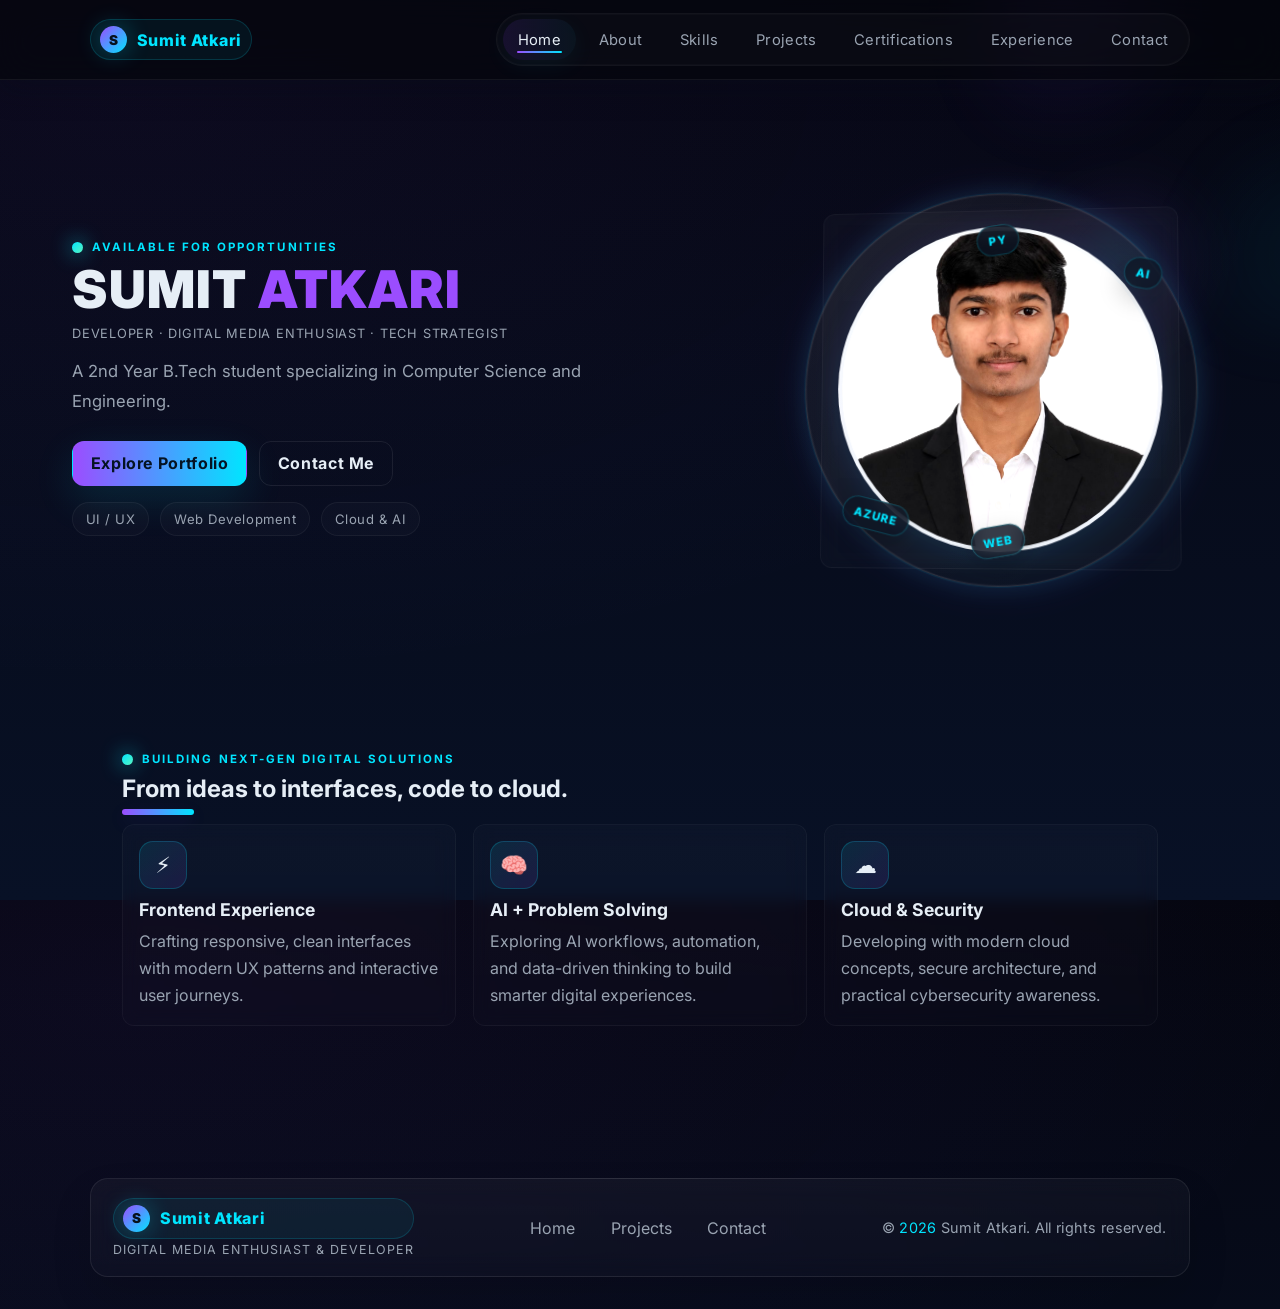
==== commit 999693ad: "Add Google site verification meta tag Added Google site verification meta tag for SEO." ====
--- a/index.html
+++ b/index.html
@@ -1,6 +1,7 @@
 <!doctype html>
 <html lang="en">
 <head>
+  <meta name="google-site-verification" content="aWRzMzcfcdjVfTjByrTSSTliUbDjm5TNbPGhBvWKlUM" />
   <meta charset="utf-8" />
   <meta name="viewport" content="width=device-width, initial-scale=1" />
   <meta name="description" content="Sumit Atkari — Digital Media Enthusiast, Developer and Tech Enthusiast. Portfolio showcasing projects, skills, certifications and experience." />
--- a/style.css
+++ b/style.css
@@ -15,6 +15,8 @@
 }
 *{box-sizing:border-box}
 html,body{height:100%}
+/* Make media scale properly on narrow screens */
+img, picture, video, iframe{max-width:100%;height:auto;display:block}
 .body-fancy, body{
 	margin:0;
 	font-family:Inter, system-ui, -apple-system, "Segoe UI", Roboto, 'Helvetica Neue', Arial;
@@ -35,7 +37,7 @@
 .nav-link::after{content:'';position:absolute;left:14px;right:14px;bottom:7px;height:2px;border-radius:2px;background:linear-gradient(90deg,var(--secondary),var(--primary));opacity:0;transform:translateY(6px);transition:all 220ms ease}
 .nav-link:hover::after,.nav-link.active::after{opacity:1;transform:translateY(0)}
 .nav-link:hover,.nav-link.active{color:var(--text);background:rgba(255,255,255,0.03);box-shadow:0 6px 24px rgba(0,229,255,0.05)}
-.nav-toggle{display:none;background:none;border:0;color:var(--text);font-size:1.25rem}
+.nav-toggle{display:none;background:none;border:0;color:var(--text);font-size:1.25rem;padding:0.45rem;border-radius:8px}
 
 .hero{padding:6rem 0 4rem;position:relative;overflow:visible}
 .hero-grid{display:grid;grid-template-columns:minmax(0,1fr) 420px;gap:2rem;align-items:center;max-width:1200px;margin:0 auto}
@@ -306,9 +308,30 @@
 	.hero-title{font-size:2rem}
 }
 
-.nav-open .nav-list{display:flex;position:absolute;left:0;right:0;top:64px;background:linear-gradient(180deg, rgba(12,16,30,0.95), rgba(12,16,30,0.98));padding:1rem;flex-direction:column}
-
+/* Small screens adjustments */
+@media (max-width:520px){
+	.cert-grid{grid-template-columns:1fr}
+	.profile-frame{width:min(100%,240px)}
+	.hero-cta{flex-direction:column;align-items:stretch}
+	.hero-cta .btn{width:100%}
+	.hero-highlights{justify-content:flex-start}
+	.hero-desc{font-size:0.95rem}
+	.footer-inner{flex-direction:column;align-items:center;text-align:center;gap:0.6rem}
+	.footer-nav{order:2;margin:0.6rem 0}
+	.footer-left{order:1}
+	.nav-list{padding:0.6rem}
+	.contact-info{padding:0.9rem}
+	.contact-form .btn-primary{width:100%}
+	.cert-modal-media img{max-width:96vw;max-height:65vh}
+}
+
+
+.nav-open .nav-list{display:flex;position:absolute;left:0;right:0;top:64px;background:linear-gradient(180deg, rgba(12,16,30,0.95), rgba(12,16,30,0.98));padding:1rem;flex-direction:column;max-height:calc(100vh - 72px);overflow:auto;z-index:70}
+
+/* Focus outlines and touch-friendly targets */
 .nav-link.active{background:linear-gradient(90deg, rgba(124,58,237,0.12), rgba(6,182,212,0.06));}
+a:focus-visible, button:focus-visible, .nav-link:focus-visible{outline:3px solid rgba(0,229,255,0.14);outline-offset:3px}
+.btn{min-height:44px;padding:0.7rem 1.1rem}
 
 /* Certificate modal (lightbox) */
 .cert-modal{position:fixed;inset:0;display:flex;align-items:center;justify-content:center;background:rgba(2,6,12,0.72);z-index:99999;opacity:0;pointer-events:none;transition:opacity 220ms ease}
